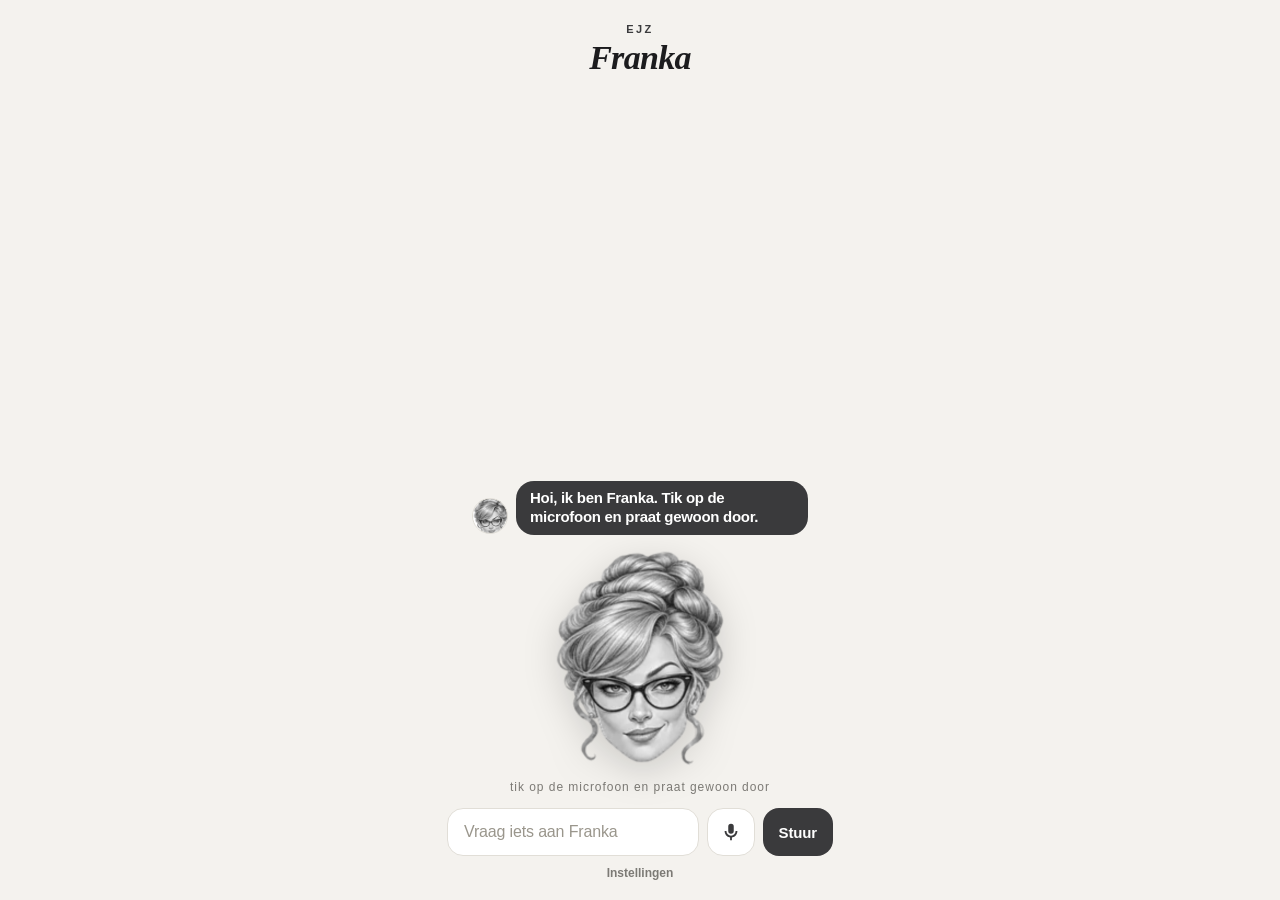
==== franka/index.html @ 8920dc4a "Franka-app op /franka/ (eigen manifest, icoon en service worker)" ====
<!DOCTYPE html>
<html lang="nl">
<head>
  <meta charset="utf-8">
  <meta name="viewport" content="width=device-width, initial-scale=1, viewport-fit=cover">
  <meta name="theme-color" content="#F4F2EE">
  <meta name="color-scheme" content="light">
  <meta name="description" content="Franka — praat met haar, ze denkt mee en antwoordt hardop.">
  <meta name="apple-mobile-web-app-capable" content="yes">
  <meta name="mobile-web-app-capable" content="yes">
  <meta name="apple-mobile-web-app-status-bar-style" content="default">
  <meta name="apple-mobile-web-app-title" content="Franka">
  <meta name="format-detection" content="telephone=no">
  <meta name="franka-version" content="v9-live">
  <title>Franka</title>
  <link rel="manifest" href="manifest.json">
  <link rel="icon" type="image/png" sizes="192x192" href="assets/icon-192.png">
  <link rel="apple-touch-icon" href="assets/apple-touch-icon.png">
  <link rel="preload" as="image" href="assets/franka-sprites.webp">
  <link rel="stylesheet" href="../assets/style.css">
  <link rel="stylesheet" href="assets/franka.css">
</head>
<body class="franka">
  <div class="app" id="app">
    <header class="top">
      <p class="kicker">EJZ</p>
      <h1>Franka</h1>
    </header>

    <main class="stage" id="stage">
      <div class="bubbles" id="bubbles" aria-live="polite"></div>
      <div class="face-wrap" id="face-wrap" role="img" aria-label="Franka. Tik op haar of praat met haar.">
        <div class="face-ring" aria-hidden="true"></div>
        <canvas class="face" id="face" width="384" height="416"></canvas>
      </div>
    </main>

    <div class="results" id="results" hidden></div>

    <p class="hint" id="hint">tik op de microfoon en praat gewoon door</p>

    <form class="search" id="search-form" action="#" method="get">
      <label class="sr-only" for="q">Vraag iets aan Franka</label>
      <input id="q" name="q" type="search" enterkeyhint="send" autocomplete="off" autocorrect="off" spellcheck="false" placeholder="Vraag iets aan Franka" maxlength="200">
      <button type="button" class="mic-btn" id="mic-btn" aria-label="Praten" aria-pressed="false" title="Praat met Franka">
        <svg viewBox="0 0 24 24" width="22" height="22" aria-hidden="true" focusable="false">
          <path fill="currentColor" d="M12 14a3 3 0 0 0 3-3V6a3 3 0 0 0-6 0v5a3 3 0 0 0 3 3zm5-3a5 5 0 0 1-10 0H5a7 7 0 0 0 6 6.9V21h2v-3.1A7 7 0 0 0 19 11h-2z"/>
        </svg>
      </button>
      <button type="submit" class="go" aria-label="Versturen">Stuur</button>
    </form>
    <p class="listen-status" id="listen-status" hidden></p>
    <p class="voice-hint" id="voice-hint" hidden></p>

    <details class="settings" id="settings">
      <summary>Instellingen</summary>
      <label class="settings-label" for="shortcut-name">Opdracht-naam</label>
      <input id="shortcut-name" type="text" maxlength="80" placeholder="Speel Spotify" autocomplete="off" spellcheck="false" enterkeyhint="done">
      <p class="settings-help">Vul hier de exacte naam van je opdracht in Opdrachten in als je wilt dat Spotify muziek start.</p>
      <label class="settings-check">
        <input type="checkbox" id="voice-debug">
        Toon spraakdetails
      </label>
      <pre class="voice-debug" id="voice-debug-log" hidden></pre>
    </details>

    <button type="button" class="tap-continue" id="tap-continue" hidden><span class="tap-continue-icon" aria-hidden="true">🎙️</span><span>Tik om verder te praten</span></button>
  </div>

  <script src="../assets/engine.js"></script>
  <script src="assets/franka.js"></script>
</body>
</html>
---- assets/style.css ----
:root {
  --paper: #F8F9FD;
  --ink: #111111;
  --head: #000000;
  --eye: #ffffff;
  --green: #3F8C66;
  --olive: #3F8C66;
  --olive-dk: #2F6B4D;
  --mint: #3F8C66;
  --muted: #7A7D86;
  --line: #E3E5EA;
  --soft: #EEF0F5;
  --safe-top: env(safe-area-inset-top, 0px);
  --safe-bottom: env(safe-area-inset-bottom, 0px);
  --font: Inter, "SF Pro Text", "SF Pro Display", -apple-system,
    BlinkMacSystemFont, "Segoe UI", "Helvetica Neue", sans-serif;
}

* { box-sizing: border-box; margin: 0; padding: 0; }

html, body {
  height: 100%;
  background: var(--paper);
  color: var(--ink);
  font-family: var(--font);
  -webkit-font-smoothing: antialiased;
  overflow: hidden;
}

body {
  min-height: 100dvh;
  min-height: 100svh;
}

.sr-only {
  position: absolute;
  width: 1px;
  height: 1px;
  padding: 0;
  margin: -1px;
  overflow: hidden;
  clip: rect(0, 0, 0, 0);
  white-space: nowrap;
  border: 0;
}

.app {
  height: 100dvh;
  height: 100svh;
  width: 100%;
  padding: calc(18px + var(--safe-top)) 22px calc(18px + var(--safe-bottom));
  display: flex;
  flex-direction: column;
  align-items: center;
  max-width: 430px;
  margin: 0 auto;
  overflow-x: hidden;
}

.top {
  text-align: center;
  flex: 0 0 auto;
  padding-top: 6px;
}

.kicker {
  font-size: 11px;
  font-weight: 650;
  letter-spacing: 0.22em;
  color: var(--green);
  text-transform: uppercase;
  line-height: 1;
}

.top h1 {
  margin-top: 6px;
  font-size: 34px;
  font-weight: 650;
  letter-spacing: -0.04em;
  line-height: 1;
}

.stage {
  flex: 1 1 auto;
  position: relative;
  width: 100%;
  display: flex;
  align-items: center;
  justify-content: center;
  touch-action: none;
  -webkit-user-select: none;
  user-select: none;
  -webkit-touch-callout: none;
  -webkit-tap-highlight-color: transparent;
  cursor: pointer;
}

.tap-continue {
  position: fixed;
  inset: 0;
  z-index: 1000;
  border: none;
  background: rgba(248, 249, 253, 0.92);
  -webkit-backdrop-filter: blur(6px);
  backdrop-filter: blur(6px);
  color: var(--green);
  font-family: inherit;
  font-size: 28px;
  font-weight: 700;
  letter-spacing: -0.03em;
  line-height: 1.2;
  padding: 24px;
  cursor: pointer;
  display: flex;
  flex-direction: column;
  gap: 18px;
  align-items: center;
  justify-content: center;
  text-align: center;
  -webkit-appearance: none;
  appearance: none;
  -webkit-tap-highlight-color: transparent;
}
.tap-continue-icon { font-size: 64px; line-height: 1; }
.tap-continue[hidden] { display: none !important; }
.tap-continue:active { background: rgba(248, 249, 253, 0.9); }

.bubbles {
  position: absolute;
  left: 50%;
  top: 6%;
  width: min(300px, 90%);
  max-height: 42%;
  overflow-y: auto;
  -webkit-overflow-scrolling: touch;
  transform: translateX(-50%);
  z-index: 5;
  display: flex;
  flex-direction: column;
  align-items: flex-start;
  gap: 8px;
  pointer-events: auto;
}

.bubble-row {
  display: flex;
  align-items: flex-end;
  gap: 8px;
  max-width: 100%;
  pointer-events: none;
}
.bubble-row.has-action { pointer-events: auto; }
.bubble-row.user {
  align-self: flex-end;
  flex-direction: row-reverse;
  margin-left: auto;
}

.bubble-avatar {
  width: 36px;
  height: 36px;
  flex: 0 0 36px;
  display: block;
  overflow: visible;
}

.bubble {
  background: var(--green);
  color: #ffffff;
  border: none;
  border-radius: 18px;
  padding: 8px 14px;
  font-size: 15px;
  font-weight: 600;
  letter-spacing: -0.02em;
  line-height: 1.25;
  box-shadow: none;
  transform-origin: 20% 100%;
  will-change: transform, opacity;
}
.bubble.user {
  background: #fff;
  color: var(--ink);
  border: 1.5px solid var(--line);
  transform-origin: 80% 100%;
}
.bubble-actions {
  margin-top: 8px;
}
.open-spotify {
  display: block;
  width: 100%;
  border: none;
  border-radius: 14px;
  background: #fff;
  color: var(--green);
  font-family: inherit;
  font-size: 15px;
  font-weight: 700;
  letter-spacing: -0.01em;
  padding: 11px 14px;
  cursor: pointer;
  -webkit-appearance: none;
  appearance: none;
}
.open-spotify:active { background: var(--soft); }
.bubble.user .open-spotify {
  background: var(--green);
  color: #fff;
}

.mascot {
  position: relative;
  width: 260px;
  height: 280px;
  flex: 0 0 auto;
  will-change: transform;
}

.shadow {
  position: absolute;
  left: 50%;
  bottom: 10px;
  width: 128px;
  height: 16px;
  margin-left: -64px;
  background: rgba(26, 26, 24, 0.18);
  border-radius: 50%;
  z-index: 0;
  will-change: transform, opacity;
}

.character {
  position: absolute;
  inset: 0;
  width: 100%;
  height: 100%;
  overflow: visible;
  z-index: 2;
}

#char, #phones {
  transform-box: view-box;
  transform-origin: 100px 108px;
}

#phones {
  will-change: transform, opacity;
}

#head, #cup-l, #cup-r, #eye-l, #eye-r {
  transform-box: fill-box;
  transform-origin: center;
}

#head { will-change: transform; }

#eye-l, #eye-r {
  will-change: transform;
}

#mic-arm {
  transform-box: view-box;
  transform-origin: 36px 128px;
  will-change: transform;
}

.hint {
  flex: 0 0 auto;
  margin: 0 0 14px;
  font-size: 12px;
  font-weight: 500;
  letter-spacing: 0.08em;
  text-transform: lowercase;
  color: var(--muted);
  text-align: center;
}

.search {
  flex: 0 0 auto;
  width: 100%;
  min-width: 0;
  display: flex;
  gap: 8px;
  align-items: stretch;
}

.search input {
  flex: 1 1 auto;
  min-width: 0;
  height: 48px;
  border: 1.5px solid var(--line);
  border-radius: 16px;
  background: #fff;
  color: var(--ink);
  font-family: inherit;
  font-size: 16px;
  font-weight: 500;
  letter-spacing: -0.01em;
  padding: 0 16px;
  outline: none;
  -webkit-appearance: none;
  appearance: none;
}

.search input::placeholder { color: #9A968C; }

.search input:focus {
  box-shadow: 0 0 0 3px rgba(63, 140, 102, 0.28);
  border-color: var(--green);
}

.go {
  flex: 0 0 auto;
  height: 48px;
  padding: 0 16px;
  border: none;
  border-radius: 16px;
  background: var(--green);
  color: #ffffff;
  font-family: inherit;
  font-size: 15px;
  font-weight: 650;
  letter-spacing: -0.01em;
  cursor: pointer;
  -webkit-appearance: none;
  appearance: none;
}

.go:active { background: var(--olive-dk); }

.mic-btn {
  flex: 0 0 48px;
  width: 48px;
  height: 48px;
  border: 1.5px solid var(--line);
  border-radius: 16px;
  background: #fff;
  color: var(--green);
  display: inline-flex;
  align-items: center;
  justify-content: center;
  cursor: pointer;
  -webkit-appearance: none;
  appearance: none;
  padding: 0;
}
.mic-btn:active { background: var(--soft); }
.mic-btn[aria-pressed="true"],
body.listening .mic-btn {
  background: var(--green);
  color: #fff;
  border-color: var(--green);
  animation: mic-pulse 1.1s ease-in-out infinite;
}
@keyframes mic-pulse {
  50% { box-shadow: 0 0 0 6px rgba(63, 140, 102, 0.22); }
}

.voice-hint {
  flex: 0 0 auto;
  width: 100%;
  margin: 8px 0 0;
  font-size: 12px;
  font-weight: 500;
  line-height: 1.35;
  color: var(--muted);
  text-align: center;
}
.listen-status {
  flex: 0 0 auto;
  width: 100%;
  margin: 6px 0 0;
  font-size: 12px;
  font-weight: 650;
  letter-spacing: 0.08em;
  text-transform: lowercase;
  color: var(--green);
  text-align: center;
}
.listen-status[hidden] { display: none !important; }

.settings {
  flex: 0 0 auto;
  width: 100%;
  margin-top: 8px;
  color: var(--muted);
}
.settings summary {
  cursor: pointer;
  list-style: none;
  text-align: center;
  font-size: 12px;
  font-weight: 600;
  color: var(--muted);
  padding: 2px 0;
}
.settings summary::-webkit-details-marker { display: none; }
.settings-label {
  display: block;
  margin-top: 8px;
  font-size: 12px;
  font-weight: 650;
  color: var(--ink);
}
.settings #shortcut-name {
  display: block;
  width: 100%;
  margin-top: 6px;
  height: 40px;
  border: 1.5px solid var(--line);
  border-radius: 12px;
  background: #fff;
  color: var(--ink);
  font-family: inherit;
  font-size: 16px;
  font-weight: 500;
  padding: 0 12px;
  outline: none;
  -webkit-appearance: none;
  appearance: none;
}
.settings #shortcut-name:focus {
  box-shadow: 0 0 0 3px rgba(63, 140, 102, 0.28);
  border-color: var(--green);
}
.settings-help {
  margin-top: 6px;
  font-size: 11px;
  line-height: 1.35;
  color: var(--muted);
}
.settings-check {
  display: flex;
  align-items: center;
  gap: 8px;
  margin-top: 10px;
  font-size: 13px;
  font-weight: 600;
  color: var(--ink);
  cursor: pointer;
}
.settings-check input {
  width: 18px;
  height: 18px;
  accent-color: var(--green);
}
.voice-debug {
  margin-top: 8px;
  padding: 8px 10px;
  border-radius: 12px;
  background: #111111;
  color: #C8F0D8;
  font-size: 11px;
  line-height: 1.4;
  max-height: 16vh;
  overflow: auto;
  white-space: pre-wrap;
  word-break: break-word;
}
.voice-debug[hidden] { display: none !important; }

.results {
  flex: 0 1 auto;
  width: 100%;
  max-height: 34vh;
  overflow-y: auto;
  -webkit-overflow-scrolling: touch;
  display: flex;
  flex-direction: column;
  gap: 8px;
  margin: 0 0 10px;
  padding-bottom: 2px;
}
.results[hidden] { display: none !important; }
.result-card {
  background: #fff;
  border: 1.5px solid var(--line);
  border-radius: 16px;
  overflow: hidden;
}
.result-card a {
  display: block;
  padding: 10px 14px 12px;
  color: inherit;
  text-decoration: none;
}
.result-card a:active { background: var(--soft); }
.result-src {
  display: inline-block;
  font-size: 10px;
  font-weight: 700;
  letter-spacing: 0.08em;
  text-transform: uppercase;
  color: var(--green);
  margin-bottom: 4px;
}
.result-card h3 {
  font-size: 15px;
  font-weight: 650;
  letter-spacing: -0.02em;
  line-height: 1.25;
  margin: 0 0 4px;
}
.result-card p {
  font-size: 13px;
  font-weight: 500;
  color: var(--muted);
  line-height: 1.35;
}
.results-empty {
  font-size: 13px;
  color: var(--muted);
  text-align: center;
  padding: 8px;
}

body.listening .mascot {
  filter: saturate(1.05);
}
body.listening #mic-arm {
  animation: listen-bob 0.7s ease-in-out infinite;
}
@keyframes listen-bob {
  0%, 100% { transform: rotate(0deg); }
  50% { transform: rotate(10deg); }
}
@media (prefers-reduced-motion: reduce) {
  .mic-btn[aria-pressed="true"],
  body.listening .mic-btn,
  body.listening #mic-arm { animation: none; }
}

.tilt-btn {
  flex: 0 0 auto;
  margin-top: 10px;
  border: 1.5px solid var(--line);
  background: transparent;
  color: var(--ink);
  font-family: inherit;
  font-size: 13px;
  font-weight: 600;
  letter-spacing: -0.01em;
  padding: 8px 14px;
  border-radius: 999px;
  cursor: pointer;
  -webkit-appearance: none;
  appearance: none;
}

.tilt-btn:active { background: var(--soft); }

/* Icon capture mode: only the mascot, square canvas */
body.icon-mode {
  background: var(--paper);
  overflow: hidden;
}
body.icon-mode .app {
  padding: 0;
  max-width: none;
  width: 100vw;
  height: 100vh;
  display: flex;
  align-items: center;
  justify-content: center;
}
body.icon-mode .top,
body.icon-mode .hint,
body.icon-mode .search,
body.icon-mode .tilt-btn,
body.icon-mode .bubbles,
body.icon-mode .results,
body.icon-mode .voice-hint,
body.icon-mode .listen-status,
body.icon-mode .settings,
body.icon-mode .voice-debug,
body.icon-mode .tap-continue { display: none !important; }
body.icon-mode .stage {
  flex: none;
  width: 100%;
  height: 100%;
  cursor: default;
}
body.icon-mode .shadow { opacity: 0.35; }
body.icon-mode.maskable .mascot {
  transform: scale(0.72);
}

body.closeup-mode {
  background: var(--paper);
  overflow: hidden;
}
body.closeup-mode .app {
  padding: 0;
  max-width: none;
  width: 100vw;
  height: 100vh;
  display: flex;
  align-items: center;
  justify-content: center;
}
body.closeup-mode .top,
body.closeup-mode .hint,
body.closeup-mode .search,
body.closeup-mode .tilt-btn,
body.closeup-mode .bubbles,
body.closeup-mode .results,
body.closeup-mode .voice-hint,
body.closeup-mode .listen-status,
body.closeup-mode .settings,
body.closeup-mode .voice-debug,
body.closeup-mode .tap-continue { display: none !important; }
body.closeup-mode .stage {
  flex: none;
  width: 100%;
  height: 100%;
  cursor: default;
}
body.closeup-mode .shadow { opacity: 0.28; }

@media (prefers-reduced-motion: reduce) {
  .bubble, .mascot, #head, #eye-l, #eye-r, #phones, .shadow, #cup-l, #cup-r, #mic-arm, .mic-btn {
    will-change: auto;
  }
}
---- franka/assets/franka.css ----
/* Franka — grafiet-variant bovenop ../assets/style.css */
body.franka {
  --paper: #F4F2EE;
  --ink: #1C1C1E;
  --green: #3A3A3C;
  --olive: #3A3A3C;
  --olive-dk: #1F1F21;
  --mint: #3A3A3C;
  --muted: #7C7A75;
  --line: #E1DED7;
  --soft: #ECE9E3;
}
body.franka .top h1 {
  font-family: "Iowan Old Style", "Palatino", Georgia, serif;
  font-weight: 600;
  font-style: italic;
  letter-spacing: -0.02em;
}
body.franka .stage {
  flex-direction: column;
  justify-content: flex-end;
  padding-bottom: 8px;
  touch-action: manipulation;
}
body.franka .bubbles {
  position: relative;
  left: auto;
  top: auto;
  transform: none;
  width: 100%;
  max-width: 340px;
  max-height: none;
  flex: 1 1 auto;
  min-height: 0;
  justify-content: flex-end;
  padding: 6px 2px 10px;
}
.face-wrap {
  position: relative;
  width: 210px;
  height: 228px;
  flex: 0 0 auto;
}
.face {
  position: relative;
  z-index: 2;
  display: block;
  width: 100%;
  height: 100%;
  filter: drop-shadow(0 10px 18px rgba(0, 0, 0, 0.16));
}
.face-ring {
  position: absolute;
  left: 50%;
  top: 52%;
  width: 196px;
  height: 196px;
  margin: -98px 0 0 -98px;
  border-radius: 50%;
  background: radial-gradient(circle, rgba(58, 58, 60, 0.10) 0%, rgba(58, 58, 60, 0) 70%);
  opacity: 0;
  transform: scale(0.9);
  transition: opacity 0.3s ease, transform 0.3s ease;
  z-index: 1;
}
body.listening .face-ring { opacity: 1; animation: franka-breathe 1.8s ease-in-out infinite; }
body.speaking .face-ring { opacity: 1; animation: franka-speak 0.9s ease-in-out infinite; }
@keyframes franka-breathe { 50% { transform: scale(1.06); } }
@keyframes franka-speak { 50% { transform: scale(1.1); opacity: 0.7; } }
@media (prefers-reduced-motion: reduce) {
  body.listening .face-ring, body.speaking .face-ring { animation: none; }
}
.bubble-avatar.franka-avatar {
  border-radius: 50%;
  background-color: #fff;
  background-repeat: no-repeat;
  border: 1.5px solid var(--line);
}
body.franka .bubble { font-weight: 550; }
body.franka.icon-mode .top,
body.franka.icon-mode .search,
body.franka.icon-mode .hint,
body.franka.icon-mode .settings,
body.franka.icon-mode .bubbles { display: none !important; }
body.franka .search input:focus { box-shadow: 0 0 0 3px rgba(58, 58, 60, 0.16); border-color: #3A3A3C; }
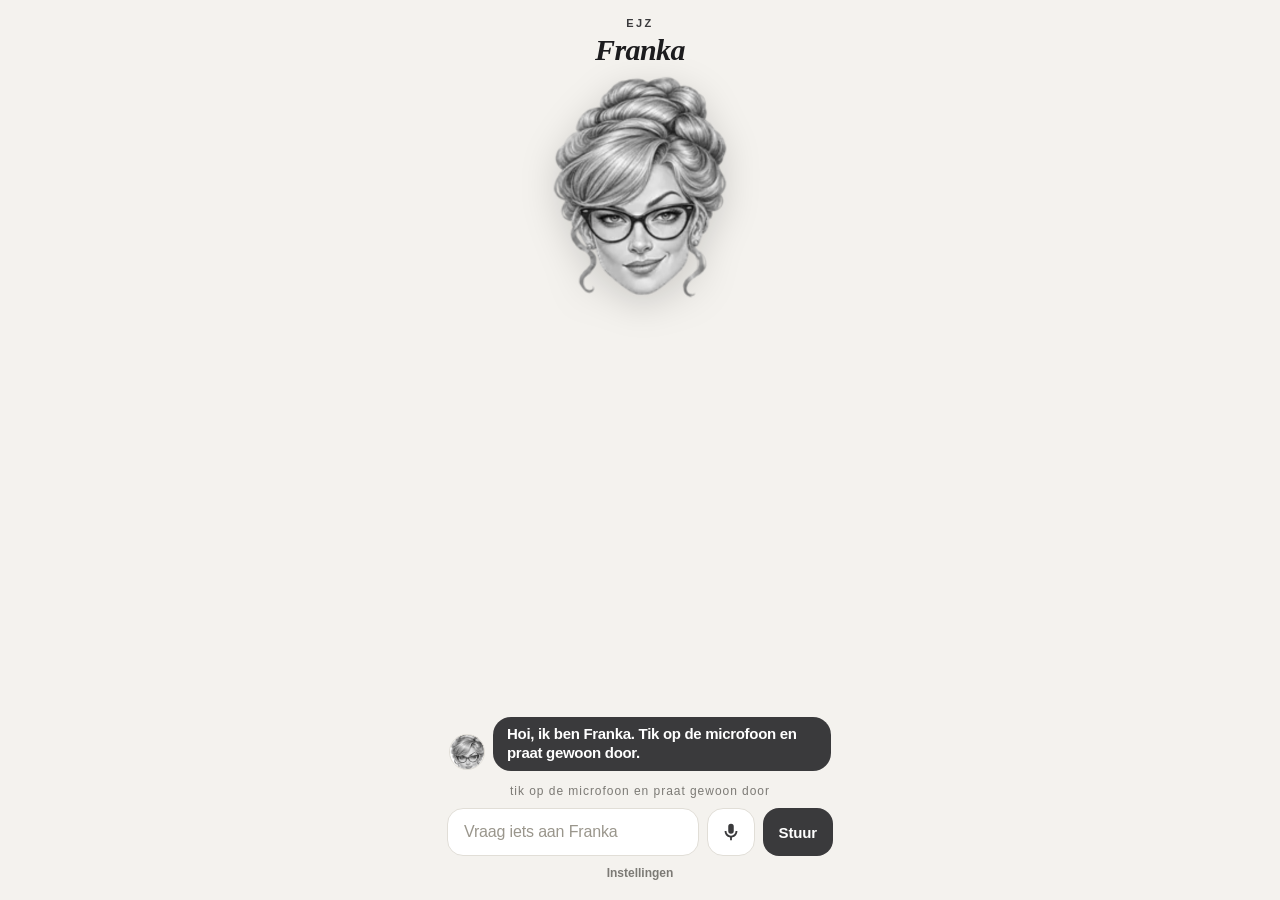
==== commit d7f2a077: "v10: Franka met eigen gezichtszone, zichtbare knik en denkstand, cache v10" ====
--- a/franka/index.html
+++ b/franka/index.html
@@ -11,7 +11,7 @@
   <meta name="apple-mobile-web-app-status-bar-style" content="default">
   <meta name="apple-mobile-web-app-title" content="Franka">
   <meta name="format-detection" content="telephone=no">
-  <meta name="franka-version" content="v9-live">
+  <meta name="franka-version" content="v10">
   <title>Franka</title>
   <link rel="manifest" href="manifest.json">
   <link rel="icon" type="image/png" sizes="192x192" href="assets/icon-192.png">
@@ -28,14 +28,17 @@
     </header>
 
     <main class="stage" id="stage">
-      <div class="bubbles" id="bubbles" aria-live="polite"></div>
       <div class="face-wrap" id="face-wrap" role="img" aria-label="Franka. Tik op haar of praat met haar.">
         <div class="face-ring" aria-hidden="true"></div>
         <canvas class="face" id="face" width="384" height="416"></canvas>
+        <span class="think-dots" aria-hidden="true">…</span>
       </div>
     </main>
 
-    <div class="results" id="results" hidden></div>
+    <section class="chat" id="chat" aria-label="Gesprek">
+      <div class="bubbles" id="bubbles" aria-live="polite"></div>
+      <div class="results" id="results" hidden></div>
+    </section>
 
     <p class="hint" id="hint">tik op de microfoon en praat gewoon door</p>
 
@@ -58,6 +61,10 @@
       <input id="shortcut-name" type="text" maxlength="80" placeholder="Speel Spotify" autocomplete="off" spellcheck="false" enterkeyhint="done">
       <p class="settings-help">Vul hier de exacte naam van je opdracht in Opdrachten in als je wilt dat Spotify muziek start.</p>
       <label class="settings-check">
+        <input type="checkbox" id="speak-aloud" checked>
+        Antwoord hardop
+      </label>
+      <label class="settings-check">
         <input type="checkbox" id="voice-debug">
         Toon spraakdetails
       </label>
--- a/assets/style.css
+++ b/assets/style.css
@@ -623,3 +623,67 @@
     will-change: auto;
   }
 }
+
+/* ---------- v10: vaste gezichtszone + scrollbaar gesprek (geen overlap) ---------- */
+.app { gap: 0; }
+.top { padding-top: 0; }
+.top h1 { font-size: 30px; }
+.stage {
+  flex: 0 0 auto;
+  height: var(--face-h, 300px);
+  transition: height 0.35s ease;
+  overflow: visible;
+  margin: 4px 0 6px;
+}
+.mascot-fit {
+  transform: scale(var(--face-scale, 1));
+  transform-origin: 50% 50%;
+  transition: transform 0.35s ease;
+}
+body { --face-h: 300px; --face-scale: 1; }
+body.chatting { --face-h: 168px; --face-scale: 0.58; }
+@media (max-height: 700px) {
+  body { --face-h: 220px; --face-scale: 0.74; }
+  body.chatting { --face-h: 128px; --face-scale: 0.44; }
+  .top h1 { font-size: 26px; }
+}
+.chat {
+  flex: 1 1 auto;
+  min-height: 0;
+  width: 100%;
+  overflow-y: auto;
+  -webkit-overflow-scrolling: touch;
+  overscroll-behavior: contain;
+  display: flex;
+  flex-direction: column;
+  gap: 8px;
+  padding: 2px 2px 8px;
+}
+.chat > :first-child { margin-top: auto; }
+.chat .bubbles {
+  position: static;
+  left: auto;
+  top: auto;
+  transform: none;
+  width: 100%;
+  max-height: none;
+  overflow: visible;
+  flex: 0 0 auto;
+  z-index: auto;
+}
+.chat .results {
+  flex: 0 0 auto;
+  max-height: none;
+  overflow: visible;
+  margin: 0;
+}
+.result-card { flex: 0 0 auto; min-height: 0; }
+.result-card h3 { color: var(--ink); }
+.result-card p {
+  display: -webkit-box;
+  -webkit-line-clamp: 3;
+  -webkit-box-orient: vertical;
+  overflow: hidden;
+}
+.hint { margin: 6px 0 10px; }
+body.icon-mode .chat, body.closeup-mode .chat { display: none !important; }
--- a/franka/assets/franka.css
+++ b/franka/assets/franka.css
@@ -16,31 +16,32 @@
   font-style: italic;
   letter-spacing: -0.02em;
 }
-body.franka .stage {
-  flex-direction: column;
-  justify-content: flex-end;
-  padding-bottom: 8px;
-  touch-action: manipulation;
+body.franka { --face-h: 236px; }
+body.franka.chatting { --face-h: 150px; }
+@media (max-height: 700px) {
+  body.franka { --face-h: 180px; }
+  body.franka.chatting { --face-h: 118px; }
 }
-body.franka .bubbles {
-  position: relative;
-  left: auto;
-  top: auto;
-  transform: none;
-  width: 100%;
-  max-width: 340px;
-  max-height: none;
-  flex: 1 1 auto;
-  min-height: 0;
-  justify-content: flex-end;
-  padding: 6px 2px 10px;
-}
+body.franka .stage { touch-action: manipulation; }
 .face-wrap {
   position: relative;
-  width: 210px;
-  height: 228px;
+  height: var(--face-h);
+  width: calc(var(--face-h) * 0.923);
   flex: 0 0 auto;
+  transition: height 0.35s ease, width 0.35s ease;
 }
+.face-wrap.nod { animation: franka-nod 0.9s ease-in-out; }
+@keyframes franka-nod { 25% { transform: translateY(5px); } 50% { transform: translateY(-2px); } 75% { transform: translateY(4px); } }
+.face-wrap.shake { animation: franka-shake 0.8s ease-in-out; }
+@keyframes franka-shake { 20%, 60% { transform: translateX(-5px); } 40%, 80% { transform: translateX(5px); } }
+body[data-franka="denken"] .face-ring { opacity: 1; animation: franka-breathe 1.2s ease-in-out infinite; }
+.think-dots {
+  position: absolute; right: -6px; top: 18%;
+  font-size: 22px; letter-spacing: 2px; color: var(--muted);
+  opacity: 0; transition: opacity 0.2s;
+}
+body[data-franka="denken"] .think-dots { opacity: 1; animation: franka-dots 1s steps(4) infinite; }
+@keyframes franka-dots { 0% { clip-path: inset(0 100% 0 0); } 100% { clip-path: inset(0 0 0 0); } }
 .face {
   position: relative;
   z-index: 2;
@@ -53,9 +54,10 @@
   position: absolute;
   left: 50%;
   top: 52%;
-  width: 196px;
-  height: 196px;
-  margin: -98px 0 0 -98px;
+  width: 92%;
+  height: 85%;
+  transform-origin: center;
+  translate: -50% -50%;
   border-radius: 50%;
   background: radial-gradient(circle, rgba(58, 58, 60, 0.10) 0%, rgba(58, 58, 60, 0) 70%);
   opacity: 0;
